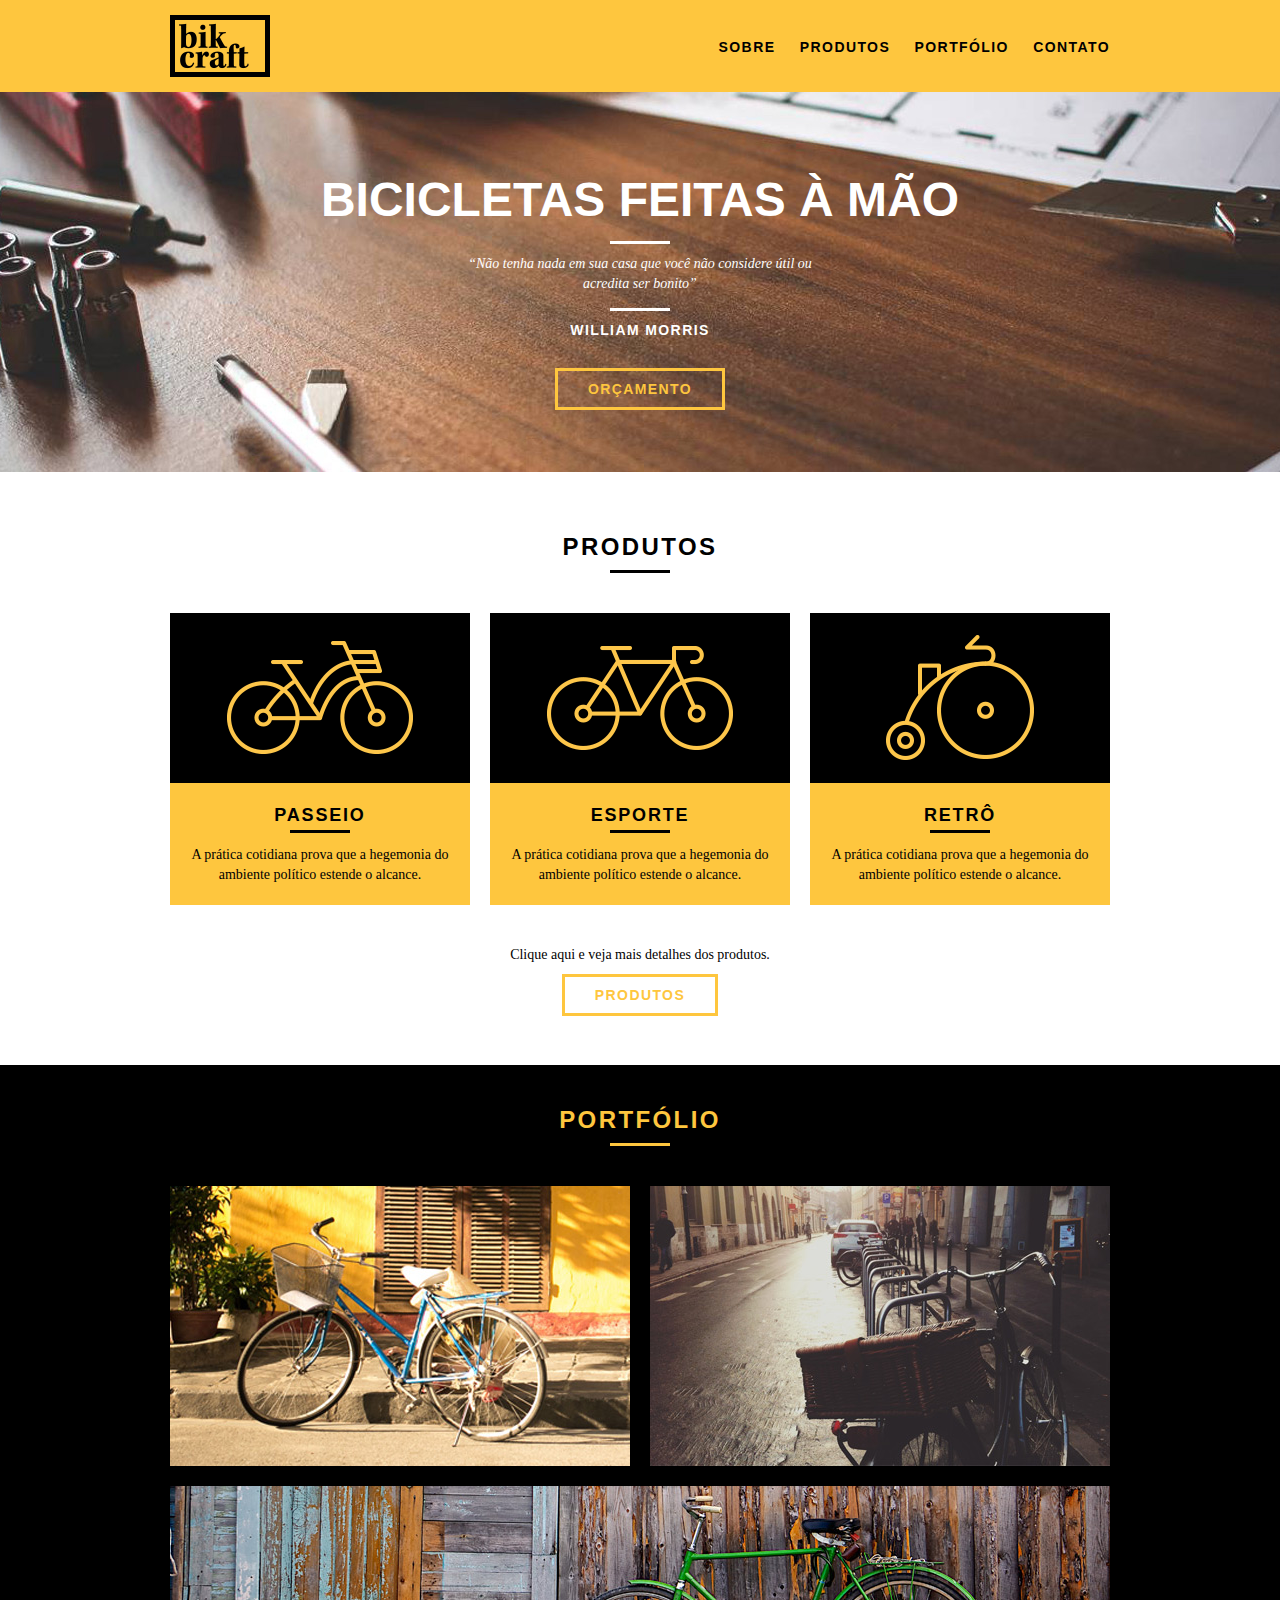
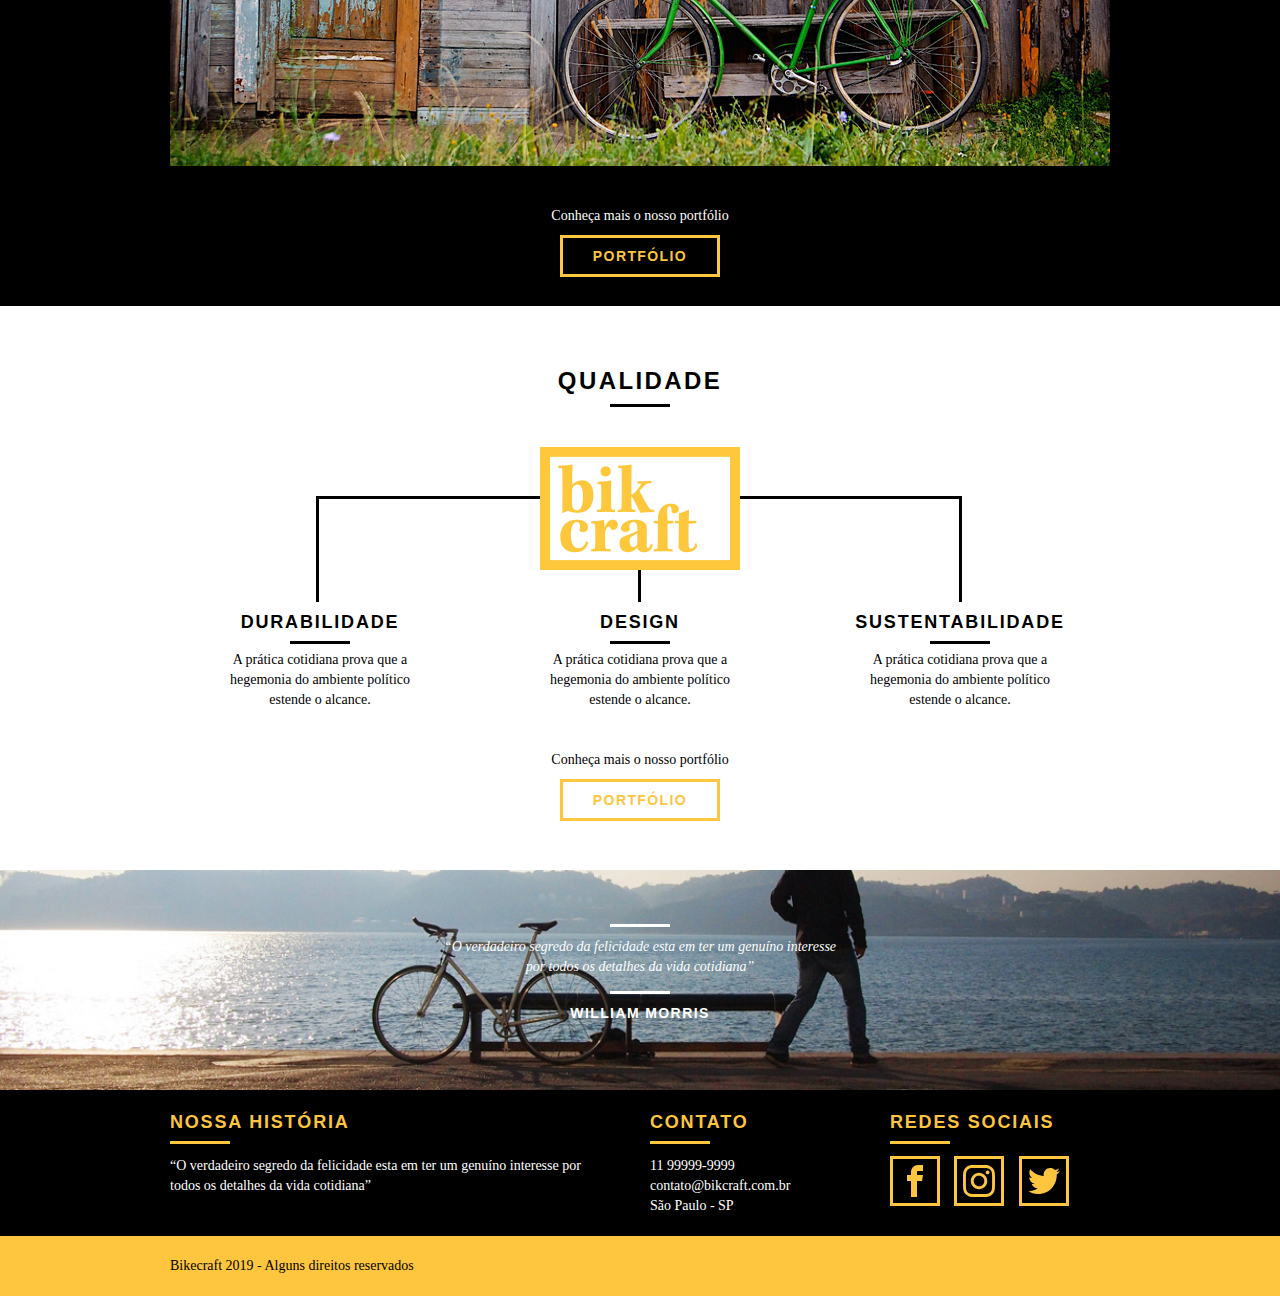
==== desenvolvimento/views/index.html @ dbb4a335 "first upload" ====
<!DOCTYPE html>
<html lang="pt-br">
<head>
	<title>Bikcraft</title>
	<meta charset="utf-8">
	<meta name="viewport" content="width=device-width, initial-scale=1.0">
	<link rel="stylesheet" type="text/css" href="../style/normalize.css">
	<link rel="stylesheet" type="text/css" href="../style/reset.css">
	<link rel="stylesheet" type="text/css" href="../style/grid.css">
	<link rel="stylesheet" type="text/css" href="../style/style.css">

</head>
<body>
	
	<header class="header">
		<div class="container">
			<a class="grid-2" href="index.html">
				<img src="../img/logo.png" alt="Bikcraft">
			</a>
			<nav class="header-menu grid-14">
				<ul>
					<li><a href="about.html">Sobre</a></li>
					<li><a href="products.html">Produtos</a></li>
					<li><a href="portfolio.html">Portfólio</a></li>
					<li><a href="contact.html">Contato</a></li>
				</ul>
			</nav>
		</div>
	</header>

	<section class="intro">
		<div class="container">
			<h1>Bicicletas feitas à mão</h1>
			<blockquote class="quote-extern">
				<p>“Não tenha nada em sua casa que você não considere útil ou acredita ser bonito”</p>
				<cite>william morris</cite>
			</blockquote>
			<a href="../produtos.html" class="btn">Orçamento</a>
		</div>
	</section>

	<section class="products container">
		<h2 class="subtitle">Produtos</h2>
		<ul class="products-list">
			<li class="grid-1-3">
				<div class="product-icon">
					<img src="../img/bicicleta-passeio.png" alt="Bikcraft passeio">
				</div>
				<h3>Passeio</h3>
				<p>A prática cotidiana prova que a hegemonia do ambiente político estende o alcance.</p>
			</li>
			<li class="grid-1-3">
				<div class="product-icon">
					<img src="../img/bicicleta-esportiva.png" alt="Bikcraft passeio">
				</div>
				<h3>Esporte</h3>
				<p>A prática cotidiana prova que a hegemonia do ambiente político estende o alcance.</p>
			</li>
			<li class="grid-1-3">
				<div class="product-icon">
					<img src="../img/bicicleta-vintage.png" alt="Bikcraft passeio">
				</div>
				<h3>Retrô</h3>
				<p>A prática cotidiana prova que a hegemonia do ambiente político estende o alcance.</p>
			</li>
		</ul>

		<div class="call">
			<p>Clique aqui e veja mais detalhes dos produtos.</p>
			<a href="produtos.html" class="btn btn-preto">Produtos</a>
		</div>
	</section>

	<section class="portfolio">
		<div class="container">
			<h2 class="subtitle">Portfólio</h2>
			<ul class="portfolio-list">
				<li class="grid-8"><img src="../img/portfolio-passeio.jpg" alt="Bicicleta Passeio"></li>
				<li class="grid-8"><img src="../img/portfolio-retro.jpg" alt="Bicicleta retro"></li>
				<li class="grid-16"><img src="../img/portfolio-esporte.jpg" alt="Bicicleta esporte"></li>
			</ul>
			<div class="call">
				<p>Conheça mais o nosso portfólio</p>
				<a href="portfolio.html" class="btn">Portfólio</a>
			</div>
			
		</div>
	</section>

	<section class="about container">
		<h2 class="subtitle">Qualidade</h2>
		<img src="../img/logo-amarelo.png" alt="Bikcraft">
		<ul class="about-list">
			<li class="grid-1-3">
				<h3>Durabilidade</h3>
				<p>A prática cotidiana prova que a hegemonia do ambiente político estende o alcance.</p>
			</li>
			<li class="grid-1-3">
				<h3>Design</h3>
				<p>A prática cotidiana prova que a hegemonia do ambiente político estende o alcance.</p>
			</li>
			<li class="grid-1-3">
				<h3>Sustentabilidade</h3>
				<p>A prática cotidiana prova que a hegemonia do ambiente político estende o alcance.</p>
			</li>
		</ul>
		<div class="call">
			<p>Conheça mais o nosso portfólio</p>
			<a href="about.html" class="btn btn-preto">Portfólio</a>
		</div>
	</section>
	
	<section class="footer-break">
		<blockquote class="quote-extern container">
			<p>“O verdadeiro segredo da felicidade esta em ter um genuíno interesse por todos os detalhes da vida cotidiana”</p>
			<cite>William Morris</cite>
		</blockquote>		
	</section>

	<footer class="footer">
		<div class="footer-infos">
			<div class="container">
				<div class="grid-8 footer-infos__history">
					<h3>Nossa História</h3>
					<p>“O verdadeiro segredo da felicidade esta em ter um genuíno interesse por todos os detalhes da vida cotidiana”</p>
				</div>

				<div class="grid-4 footer-infos__contact">
					<h3>Contato</h3>
					<ul>
						<li>11 99999-9999</li>
						<li>contato@bikcraft.com.br</li>
						<li>São Paulo - SP</li>
					</ul>
				</div>

				<div class="grid-4 footer-infos__social">
					<h3>Redes Sociais</h3>
					<ul>
						<li><a href="https://facebook.com" target="_blank"><img src="../img/facebook-logo.png" alt="facebook link"></a></li>
						<li><a href="https://instagram.com" target="_blank"><img src="../img/instagram-logo.png" alt="instagram link"></a></li>
						<li><a href="https://twitter.com" target="_blank"><img src="../img/twitter-logo.png" alt="twitter link"></a></li>
					</ul>
				</div>
			</div>
		</div>
		<div class="footer-note">
			<div class="container">
				<p class="grid-16">Bikecraft 2019 - Alguns direitos reservados</p>
			</div>
		</div>
	</footer>

</body>
</html>
---- desenvolvimento/style/grid.css ----
*, *:before, *:after {
  -webkit-box-sizing: border-box; 
  -moz-box-sizing: border-box; 
  box-sizing: border-box;
}

.container {
	width: 960px;
	margin: 0 auto;
	padding: 0px;
	position: relative;
}

.container:after, .container:before {
	content: " ";
	display: table;
}

.container:after {
	clear: both;
}

.grid-1, .grid-2, .grid-3, .grid-4, .grid-5, .grid-6, .grid-7, .grid-8, .grid-9, .grid-10, .grid-11, .grid-12, .grid-13, .grid-14, .grid-15, .grid-16, .grid-1-3 {
	float: left;
	margin-left: 10px;
	margin-right: 10px;
}

.grid-1 	{width: 40px;}
.grid-2 	{width: 100px;}
.grid-3 	{width: 160px;}
.grid-4 	{width: 220px;}
.grid-5 	{width: 280px;}
.grid-6 	{width: 340px;}
.grid-7 	{width: 400px;}
.grid-8 	{width: 460px;}
.grid-9 	{width: 520px;}
.grid-10 	{width: 580px;}
.grid-11 	{width: 640px;}
.grid-12 	{width: 700px;}
.grid-13 	{width: 760px;}
.grid-14 	{width: 820px;}
.grid-15 	{width: 880px;}
.grid-16 	{width: 940px;}
.grid-1-3	{width: 300px;}
---- desenvolvimento/style/style.css ----
/*Estilos Gerais*/

body {
	font-family: Arial, sans-serif;
}

p {
	font-family: Georgia, "Times New Roman", serif;
	font-size: 14px;
	line-height: 20px;
}

img {
	display: block;
}

.btn {
	border: 3px solid #fec63e;
	padding: 10px 30px;
	color: #fec63e;
	font-size: 14px;
	line-height: 20px;
	text-transform: uppercase;
	font-weight: bold;
	letter-spacing: .1em;
	transition: all .25s ease-in-out;
}

.btn:hover {
	color: #fff;
	border-color: #fff;
}

.btn.btn-preto:hover {
	color: #000;
	border-color: #000;
}

.subtitle {
	font-size: 24px;
	font-weight: bold;
	line-height: 30px;
	letter-spacing: .1em;
	color: #000;
	text-transform: uppercase;
	text-align: center;
	margin-bottom: 40px;
}

.subtitle:after {
	content: "";
	display: block;
	width: 60px;
	height: 3px;
	background: #000;
	margin: 8px auto;
}

.subtitle-inside {
	font-size: 24px;
	font-weight: bold;
	line-height: 30px;
	letter-spacing: .1em;
	color: #000;
	text-transform: uppercase;
	margin-bottom: 20px;
}

.subtitle-inside:after {
	content: "";
	display: block;
	width: 60px;
	height: 3px;
	background: #000;
	margin: 8px 0;
}

/* Header */
.header {
	position: fixed;
	top: 0;
	width: 100%;
	background: #fec63e;
	padding: 15px 0;
	z-index: 1;
}

.header-menu {
	text-align: right;
	
}

.header-menu ul li {
	display: inline-block;
	margin-left: 20px;
	margin-top: 20px;
}

.header-menu ul li a {
	color: #000;
	font-size: 14px;
	font-weight: bold;
	line-height: 25px;
	text-transform: uppercase;
	letter-spacing: .1em;
	padding: 10px 0;
	transition: all .2s ease-in-out;
}

.header-menu ul li a:hover {
	color: #fff;
}

.header-menu ul li a.menu--active {
	color: #fff
}
/* Intro */

.intro {
	margin-top: 92px;
	width: 100%;
	height: 380px;
	background: url(../img/foto-intro.jpg) no-repeat center;
	background-size: cover;
	text-align: center;
	padding-top: 80px;
}

.intro h1 {
	font-size: 48px;
	font-weight: bold;
	text-transform: uppercase;
	color: #fff;
}

.quote-extern {
	max-width: 360px;
	margin: 0 auto;
	color: #fff;
	margin-bottom: 40px;
}

.quote-extern p {
	font-style: italic;
}

.quote-extern p:before, .quote-extern p:after {
	content: "";
	display: block;
	width: 60px;
	height: 3px;
	background: #fff;
	margin: 14px auto 10px auto;
}

.quote-extern cite {
	font-style: normal;
	font-weight: bold;
	font-size: 14px;
	letter-spacing: .1em;
	text-transform: uppercase;
}

.intern-intro {
	width: 100%;
	margin-top: 92px;
	height: 160px;
	text-align: center;
	padding-top: 30px;
}

.intern-intro h1 {
	font-size: 36px;
	font-weight: bold;
	text-transform: uppercase;
	color: #fff;
}

.intern-intro h1:after {
	content: "";
	display: block;
	width: 60px;
	height: 3px;
	background: #fff;
	margin: 6px auto 10px auto;
}

.intern-intro p {
	color: #fff;
}

/* PRODUTOS */

.products {
	padding: 60px 0;
}

.products-list li {
	background: #fec63e;
	text-align: center;
}

.products-list li h3 {
	font-weight: bold;
	font-size: 18px;
	line-height: 25px;
	text-transform: uppercase;
	letter-spacing: .1em;
	margin-top: 20px;
}

.products-list li h3:after {
	content: "";
	display: block;
	width: 60px;
	height: 3px;
	background: #000;
	margin: 2px auto;
}

.products-list li p {
	padding: 10px 20px 20px;
}

.product-icon {
	background: #000;
	padding: 20px;
}

.product-icon img {
	margin: 0 auto;
}

.call {
	padding-top: 40px;
	text-align: center;
	clear: both;
}

.call p {
	margin-bottom: 20px;
}

/* Portfólio */
.portfolio {
	width: 100%;
	background: #000;
	padding: 40px 0;
}

.portfolio .subtitle {
	color: #fec63e;
}

.portfolio .subtitle:after {
	background: #fec63e;
}

.portfolio .call p {
	color: #fff;
}

.portfolio-list li:last-child {
	margin-top: 20px;
}

.footer-break {
	background: #ccc url(../img/foto-quebra.jpg) no-repeat center;
	background-size: cover;
	width: 100%;
	height: 220px;
	text-align: center;
}

.footer-break .quote-extern {
	max-width: 400px;
	padding-top: 40px;
}

/* ABOUT */

.about {
	padding: 60px 0;
	position: relative;
}

.about img {
	margin: 0 auto;
}

.about:after {
	content: "";
	background: url(../img/about-lines.png) no-repeat center;  
	position: absolute;
	width: 646px;
	height: 106px;
	top: 190px;
	left: 156px;
	z-index: -1;
}

.about-list {
	padding-top: 20px;
	overflow: auto;
}
.about-list li {
	text-align: center;
	padding: 0 40px;
}

.about-list li h3 {
	font-weight: bold;
	font-size: 18px;
	line-height: 25px;
	text-transform: uppercase;
	letter-spacing: .1em;
	margin-top: 20px;
}

.about-list li h3:after {
	content: "";
	display: block;
	width: 60px;
	height: 3px;
	background: #000;
	margin: 6px auto;
}

/* FOOTER */

.footer-infos {
	width: 100%;
	background: #000;
	color: #fff;
	padding: 20px 0;
}


.footer-infos h3 {
	color: #fec63e;
	font-size: 18px;
	line-height: 25px;
	text-transform: uppercase;
	letter-spacing: .1em;
	font-weight: bold;
	position: relative;
}

.footer-infos h3:after {
	content: "";
	height: 3px;
	width: 60px;
	background: #fec63e;
	display: block;
	margin: 6px 0 12px 0;
}

.footer-infos__history {
	padding-right: 40px;
}

.footer-infos__contact li {
	font-size: 14px;
	line-height: 20px;
	font-family: Georgia, "Times New Roman", serif;
}

.footer-infos__social ul li {
	display: inline-block;
	margin-right: 10px;
}

.footer-infos__social ul li a {
	border: 3px solid #fec63e;
	display: flex;
	justify-content: center;
	align-items: center;
	padding: 6px;
	transition: all .25s ease-in-out;
}

.footer-infos__social ul li a:hover {
	border-color: #fff;
}

.footer-note {
	background: #fec63e;
	width: 100%;
	padding: 20px 0;
}
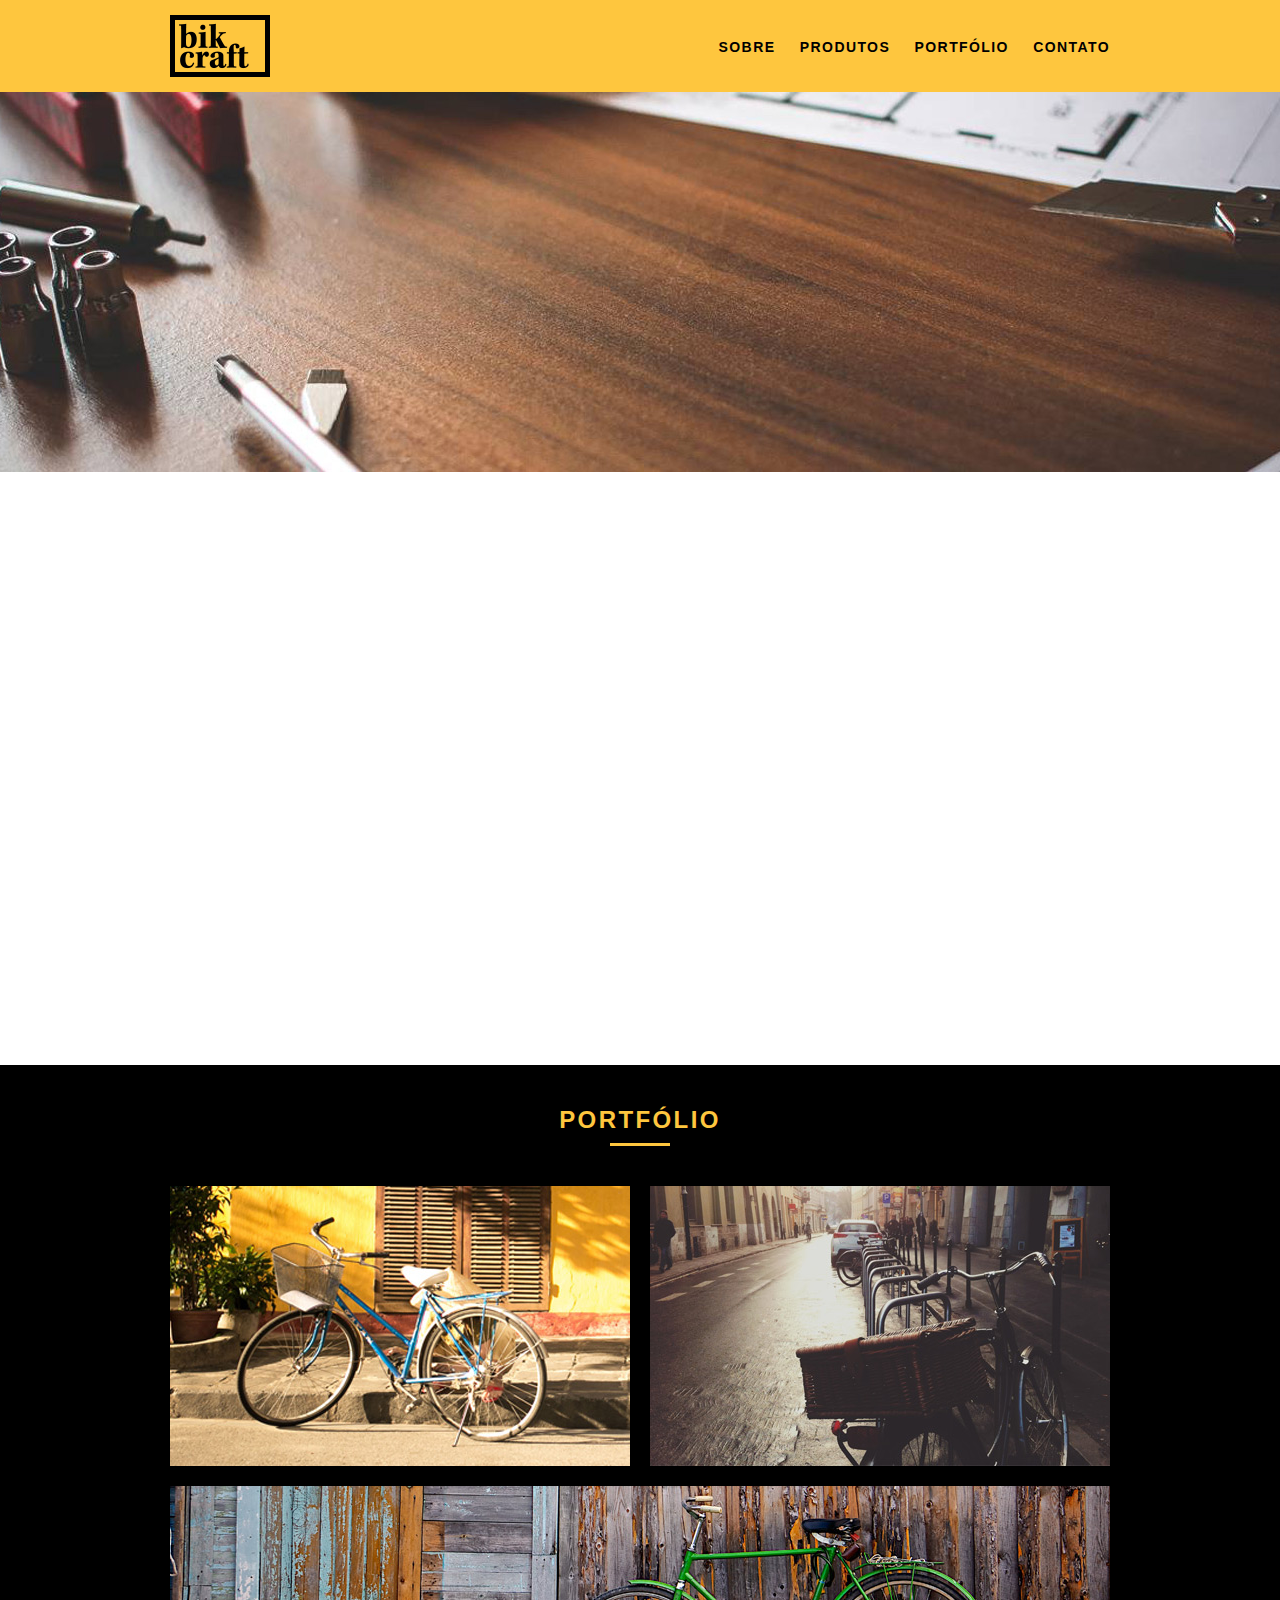
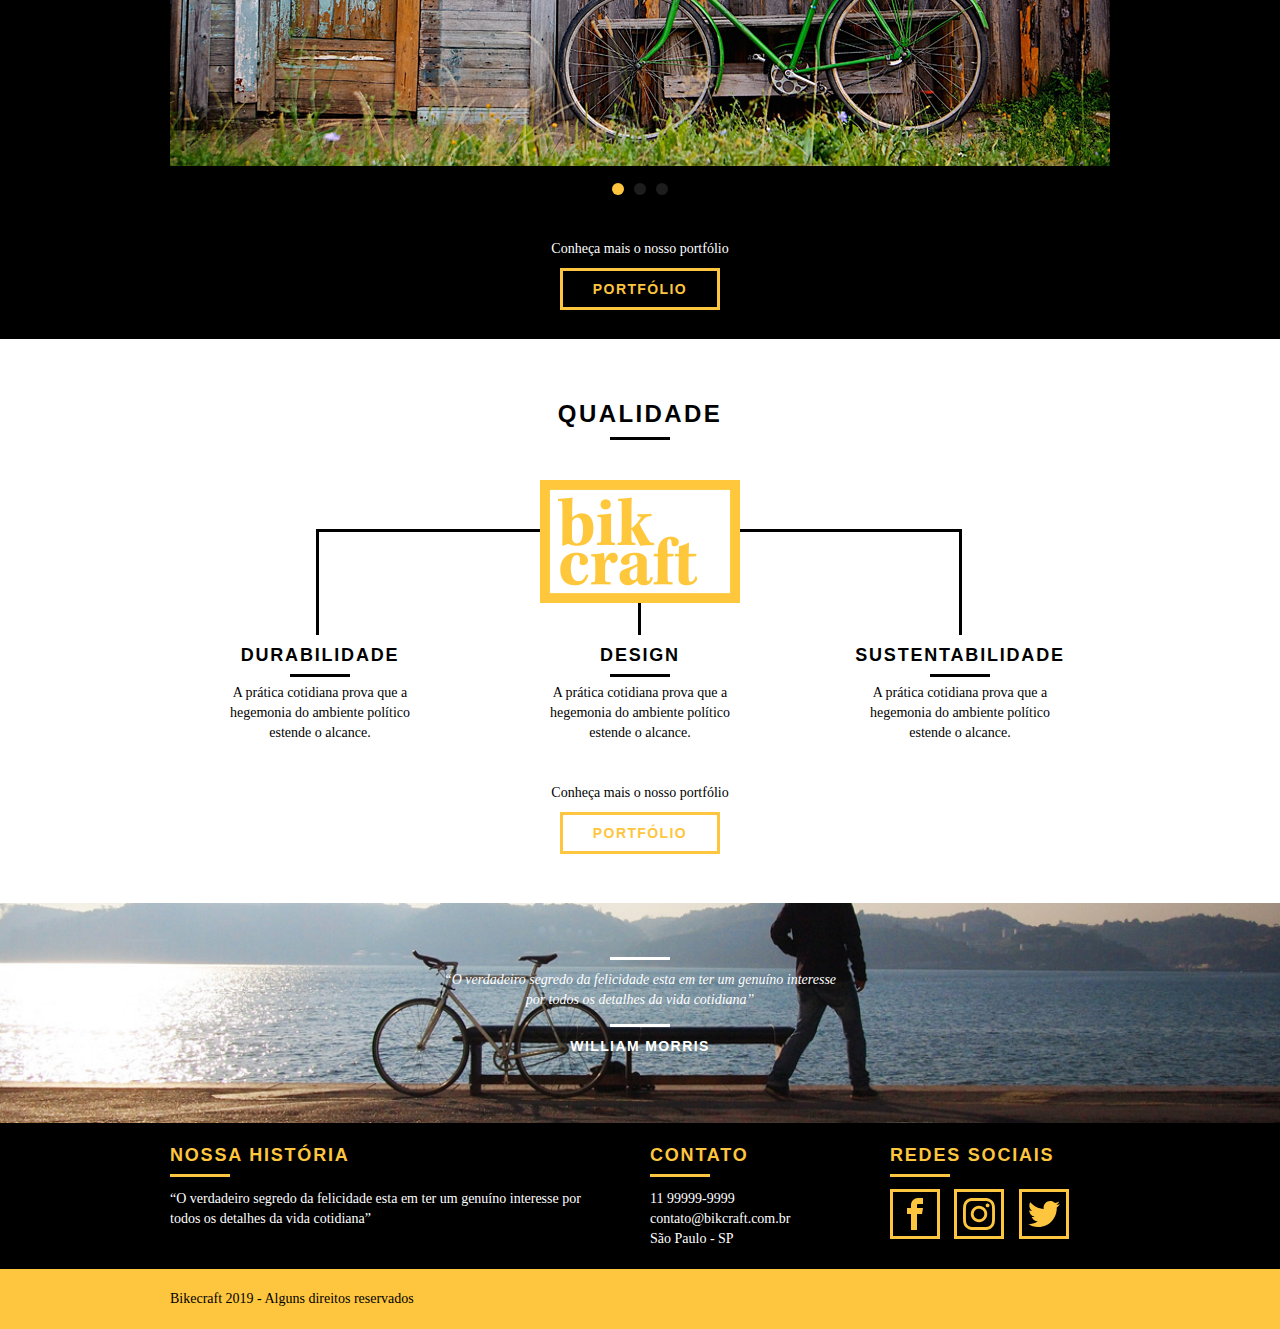
==== commit c473f402: "adiocinor slick nas paginas e meta SEO" ====
--- a/desenvolvimento/views/index.html
+++ b/desenvolvimento/views/index.html
@@ -1,14 +1,25 @@
 <!DOCTYPE html>
 <html lang="pt-br">
 <head>
-	<title>Bikcraft</title>
+	<title>Bikcraft - Bicicletas Personalizadas</title>
+	<meta name="description" content="Compre a sua bicicleta personalizada na Bikcraft. Possuímos modelos passeio, esporte e retrô.">
 	<meta charset="utf-8">
+	
+	<meta property="og:type" content="website"/>
+	<meta property="og:title" content="Bikcraft - Bicicletas Personalizadas"/>
+	<meta property="og:description" content="Compre a sua bicicleta personalizada na Bikcraft. Possuímos modelos passeio, esporte e retrô."/>
+	<meta property="og:url" content="https://bikcraft.com.br"/>
+	<meta property="og:image" content="https://bikcraft.com.br/img/og-image.png"/>
+
 	<meta name="viewport" content="width=device-width, initial-scale=1.0">
+
+	<link rel="icon" href="../img/favicon.ico">
+
 	<link rel="stylesheet" type="text/css" href="../style/normalize.css">
 	<link rel="stylesheet" type="text/css" href="../style/reset.css">
 	<link rel="stylesheet" type="text/css" href="../style/grid.css">
 	<link rel="stylesheet" type="text/css" href="../style/style.css">
-
+	<script src='../js/libs/modernizr.custom.45655.js'></script>
 </head>
 <body>
 	
@@ -39,7 +50,7 @@
 		</div>
 	</section>
 
-	<section class="products container">
+	<section class="products container first-content">
 		<h2 class="subtitle">Produtos</h2>
 		<ul class="products-list">
 			<li class="grid-1-3">
@@ -74,10 +85,22 @@
 	<section class="portfolio">
 		<div class="container">
 			<h2 class="subtitle">Portfólio</h2>
-			<ul class="portfolio-list">
-				<li class="grid-8"><img src="../img/portfolio-passeio.jpg" alt="Bicicleta Passeio"></li>
-				<li class="grid-8"><img src="../img/portfolio-retro.jpg" alt="Bicicleta retro"></li>
-				<li class="grid-16"><img src="../img/portfolio-esporte.jpg" alt="Bicicleta esporte"></li>
+			<ul class="rslides portfolio-slide">
+				<li class="portfolio-list">
+					<div class="grid-8"><img src="../img/portfolio-passeio.jpg" alt="Bicicleta Passeio"></div>
+					<div class="grid-8"><img src="../img/portfolio-retro.jpg" alt="Bicicleta retro"></div>
+					<div class="grid-16"><img src="../img/portfolio-esporte.jpg" alt="Bicicleta esporte"></div>
+				</li>
+				<li class="portfolio-list">
+					<div class="grid-8"><img src="../img/portfolio-retro.jpg" alt="Bicicleta retro"></div>
+					<div class="grid-8"><img src="../img/portfolio-passeio.jpg" alt="Bicicleta Passeio"></div>
+					<div class="grid-16"><img src="../img/portfolio-esporte.jpg" alt="Bicicleta esporte"></div>
+				</li>
+				<li class="portfolio-list">
+					<div class="grid-8"><img src="../img/portfolio-passeio.jpg" alt="Bicicleta Passeio"></div>
+					<div class="grid-8"><img src="../img/portfolio-retro.jpg" alt="Bicicleta retro"></div>
+					<div class="grid-16"><img src="../img/portfolio-esporte.jpg" alt="Bicicleta esporte"></div>
+				</li>	
 			</ul>
 			<div class="call">
 				<p>Conheça mais o nosso portfólio</p>
@@ -151,5 +174,13 @@
 		</div>
 	</footer>
 
+	<!-- JQUERY -->
+	<script src="https://ajax.googleapis.com/ajax/libs/jquery/3.3.1/jquery.min.js"></script>
+	<script type="text/javascript"> 
+		window.jQuery || document.write("<script type='ext/javascript' src='../js/libs/jquery-3.1.1.js'><\/script>");
+	</script>
+
+	<script type="text/javascript" src='../js/plugins.js'></script>
+	<script type="text/javascript" src='../js/main.js'></script>
 </body>
 </html>--- a/desenvolvimento/style/grid.css
+++ b/desenvolvimento/style/grid.css
@@ -42,4 +42,45 @@
 .grid-14 	{width: 820px;}
 .grid-15 	{width: 880px;}
 .grid-16 	{width: 940px;}
-.grid-1-3	{width: 300px;}+.grid-1-3	{width: 300px;}
+
+@media only screen and (max-width: 959px) {
+
+.container {
+	width: 768px;
+}
+
+.grid-1 	{width: 28px;}
+.grid-2 	{width: 76px;}
+.grid-3 	{width: 124px;}
+.grid-4 	{width: 172px;}
+.grid-5 	{width: 220px;}
+.grid-6 	{width: 268px;}
+.grid-7 	{width: 316px;}
+.grid-8 	{width: 364px;}
+.grid-9 	{width: 412px;}
+.grid-10 	{width: 460px;}
+.grid-11 	{width: 508px;}
+.grid-12 	{width: 556px;}
+.grid-13 	{width: 604px;}
+.grid-14 	{width: 652px;}
+.grid-15 	{width: 700px;}
+.grid-16 	{width: 748px;}
+.grid-1-3	{width: 236px;}
+
+}
+
+@media only screen and (max-width: 767px) {
+
+.container {
+	width: 300px;
+}
+
+.grid-1, .grid-2, .grid-3, .grid-4, .grid-5, .grid-6, .grid-7, .grid-8, .grid-9, .grid-10, .grid-11, .grid-12, .grid-13, .grid-14, .grid-15, .grid-16, .grid-1-3 {
+	width: 300px;
+	float: none;
+	margin: 0;
+	margin-bottom: 20px;
+}
+
+}--- a/desenvolvimento/style/style.css
+++ b/desenvolvimento/style/style.css
@@ -12,6 +12,26 @@
 
 img {
 	display: block;
+	max-width: 100%;
+}
+
+.formphp label.nao-aparece, .formphp input.nao-aparece {
+	display: none !important;
+}
+
+#form-erro span, #form-send span  {
+	font-size: 18px;
+	line-height: 25px;
+	margin-bottom: 10px;
+	display: block;
+}
+
+#form-send {
+	color: #31aa39;
+}
+
+#form-erro {
+	color: #f64540;
 }
 
 .btn {
@@ -75,6 +95,63 @@
 	margin: 8px 0;
 }
 
+/*! http://responsiveslides.com v1.55 by @viljamis */
+
+.rslides {
+  position: relative;
+  list-style: none;
+  overflow: hidden;
+  width: 100%;
+  padding: 0;
+  margin: 0;
+  }
+
+.rslides li {
+  -webkit-backface-visibility: hidden;
+  position: absolute;
+  display: none;
+  width: 100%;
+  left: 0;
+  top: 0;
+  }
+
+.rslides li:first-child {
+  position: relative;
+  display: block;
+  float: left;
+  }
+
+.rslides img {
+  display: block;
+  height: auto;
+  width: 100%;
+  border: 0;
+  }
+
+.rslides_tabs {
+	margin-top: 15px;
+	text-align: center;
+}
+
+.rslides_tabs li {
+	display: inline;
+	margin: 0 5px;
+}
+
+.rslides_tabs li a {
+	display: inline-block;
+	width: 12px;
+	height: 12px;
+	background: #1d1d1d;
+	color: #1d1d1d;
+	overflow: hidden;
+	border-radius: 50%;
+}
+
+li.rslides_here a {
+	background: #fec63e;
+	color: #fec63e;
+}
 /* Header */
 .header {
 	position: fixed;
@@ -82,7 +159,7 @@
 	width: 100%;
 	background: #fec63e;
 	padding: 15px 0;
-	z-index: 1;
+	z-index: 10;
 }
 
 .header-menu {
@@ -260,7 +337,7 @@
 	color: #fff;
 }
 
-.portfolio-list li:last-child {
+.portfolio-list div:last-child {
 	margin-top: 20px;
 }
 
@@ -387,4 +464,135 @@
 	background: #fec63e;
 	width: 100%;
 	padding: 20px 0;
+}
+
+
+/*ANIMAÇÕES*/
+
+.js .intro h1, .js .intro blockquote, .js .intro .btn, .js .first-content, .js .intern-intro h1, .js .intern-intro p, .js .first-content-intern {
+	opacity: 0;
+}
+
+.animated {
+  -webkit-animation-duration: 1s;
+  animation-duration: 1s;
+  -webkit-animation-fill-mode: both;
+  animation-fill-mode: both;
+}
+
+@-webkit-keyframes fadeInDown {
+  from {
+    opacity: 0;
+    -webkit-transform: translate3d(0, -20px, 0);
+    transform: translate3d(0, -20px, 0);
+  }
+
+  to {
+    opacity: 1;
+    -webkit-transform: translate3d(0, 0, 0);
+    transform: translate3d(0, 0, 0);
+  }
+}
+
+@keyframes fadeInDown {
+  from {
+    opacity: 0;
+    -webkit-transform: translate3d(0, -20px, 0);
+    transform: translate3d(0, -20px, 0);
+  }
+
+  to {
+    opacity: 1;
+    -webkit-transform: translate3d(0, 0, 0);
+    transform: translate3d(0, 0, 0);
+  }
+}
+
+.fadeInDown {
+  -webkit-animation-name: fadeInDown;
+  animation-name: fadeInDown;
+}
+
+
+
+@media only screen and (max-width: 959px) {
+
+.header-menu ul li a.menu--active {
+	border-color: #fff;
+}
+
+.intro {
+	margin-top: 77px;
+}
+
+.intern-intro{
+	margin-top: 77px;
+}
+
+.about img {
+    transform: scale(.8);
+}
+
+.about-list li {
+	padding: 0;
+}
+
+.about:after {
+	top: 182px;
+	left: 60px;
+    transform: scale(.8);
+}
+
+.footer-infos__social ul li a {
+	width: 42px;
+	height: 42px;
+}
+}
+
+@media only screen and (max-width: 767px) {
+.call {
+ padding-top: 10px;
+}
+
+.header{
+	position: relative;
+	padding-bottom: 0;
+}
+
+.header img {
+	margin: 0 auto 10px;
+}
+
+.header-menu {
+	text-align: center;
+}
+
+.header-menu ul li {
+	margin: 5px;
+}
+
+.header-menu ul li a {
+	border: 4px solid #000;
+	width: 135px;
+	display: block;
+	float: left;
+}
+
+.intro {
+	margin-top: 0;
+	padding-top: 40px;
+}
+
+.intro h1 {
+	font-size: 36px;
+}
+
+.intern-intro {
+	margin-top: 0;
+}
+
+.about:after {
+	display: none;
+}
+
 }